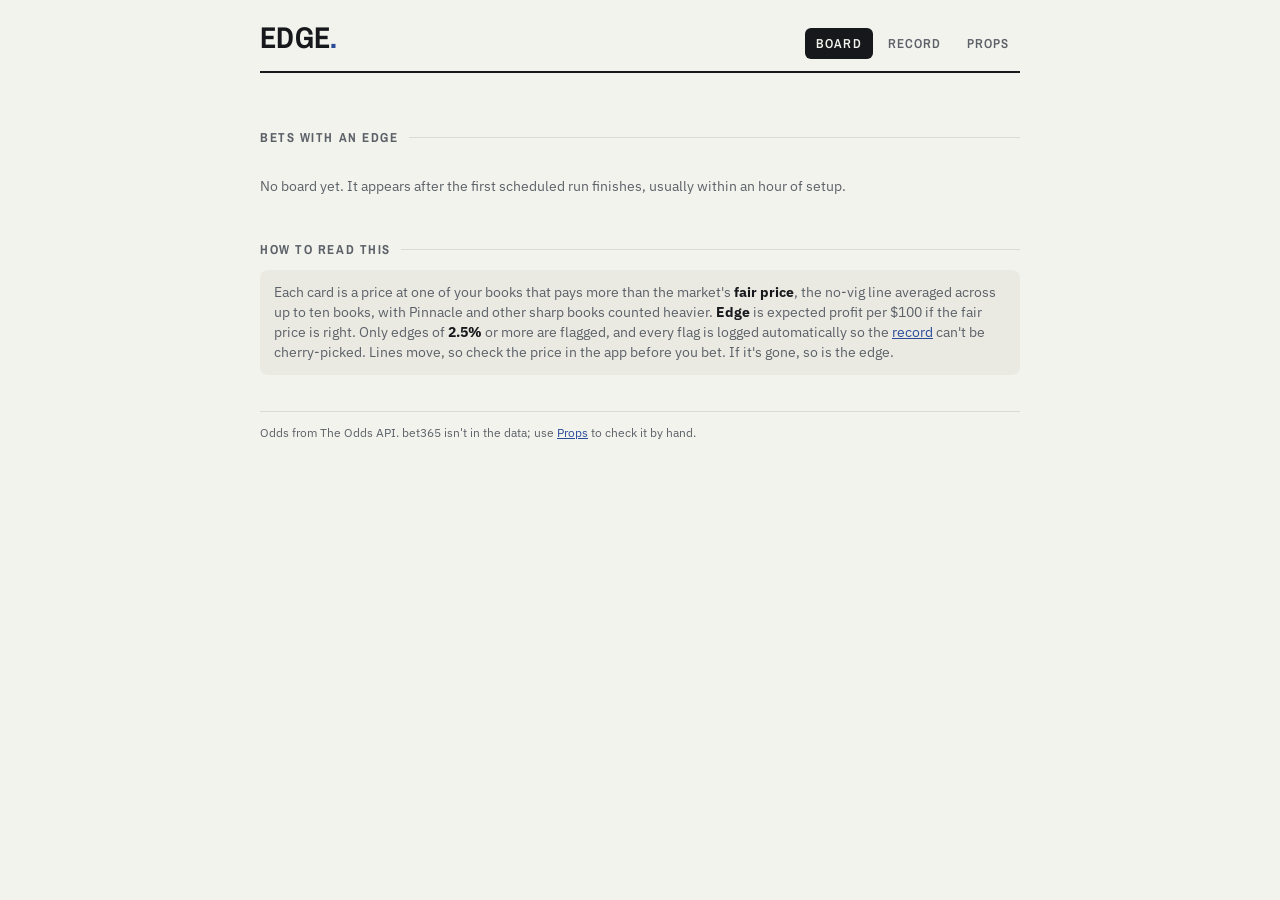
==== docs/index.html @ 8d6f2def "Edge: odds engine, closing-line tracking, phone site Co-Authored-By: Claude Opus 5.5 <noreply@anthro" ====
<!doctype html>
<html lang="en">
<head>
<meta charset="utf-8">
<meta name="viewport" content="width=device-width,initial-scale=1,viewport-fit=cover">
<title>Edge Board</title>
<link rel="preconnect" href="https://fonts.googleapis.com">
<link rel="preconnect" href="https://fonts.gstatic.com" crossorigin>
<link rel="stylesheet" href="https://fonts.googleapis.com/css2?family=Archivo+Narrow:wght@600;700&family=IBM+Plex+Mono:wght@500;600&family=IBM+Plex+Sans:wght@400;600&display=swap">
<link rel="stylesheet" href="style.css">
</head>
<body>
<div class="wrap">
  <header class="top">
    <h1 class="brand">Edge<span>.</span></h1>
    <nav class="tabs">
      <a href="index.html" aria-current="page">Board</a>
      <a href="record.html">Record</a>
      <a href="props.html">Props</a>
    </nav>
  </header>
  <div class="status" id="status">Loading…</div>
  <div id="alerts"></div>

  <div class="chips" id="chips" role="group" aria-label="Sport"></div>
  <h2 class="sec" id="flags-h">Bets with an edge</h2>
  <div id="flags"></div>
  <details class="watch" id="watch-box" hidden>
    <summary id="watch-sum">Close, but under the bar</summary>
    <div class="scroll"><table class="list" id="watch"></table></div>
  </details>

  <h2 class="sec">How to read this</h2>
  <p class="note">Each card is a price at one of your books that pays more than the market's <b>fair price</b>,
  the no-vig line averaged across up to ten books, with Pinnacle and other sharp books counted heavier.
  <b>Edge</b> is expected profit per $100 if the fair price is right. Only edges of <b id="min-ev">2.5%</b> or more
  are flagged, and every flag is logged automatically so the <a href="record.html">record</a> can't be cherry-picked.
  Lines move, so check the price in the app before you bet. If it's gone, so is the edge.</p>
  <footer>Odds from The Odds API. bet365 isn't in the data; use <a href="props.html">Props</a> to check it by hand.</footer>
</div>

<script>
const $ = id => document.getElementById(id);
const fmtOdds = o => (o > 0 ? "+" : "") + o;
const pct = (x, d = 1) => (x * 100).toFixed(d) + "%";
let BOARD = null, CUR = null;

function ago(iso){
  if(!iso) return "never";
  const m = Math.round((Date.now() - new Date(iso)) / 60000);
  if(m < 1) return "just now";
  if(m < 60) return m + " min ago";
  const h = Math.round(m / 60);
  return h < 48 ? h + " hr ago" : Math.round(h / 24) + " days ago";
}
function when(iso){
  return new Date(iso).toLocaleString([], {weekday:"short", hour:"numeric", minute:"2-digit"});
}
function betText(r){
  if(r.market === "totals") return `${r.side} ${r.point}`;
  if(r.market === "h2h") return `${r.side} ML`;
  return `${r.side} ${r.point > 0 ? "+" : ""}${r.point}`;
}
const bookName = k => (BOARD && BOARD.book_names[k]) || k;
const esc = s => String(s).replace(/[&<>"]/g, c => ({"&":"&amp;","<":"&lt;",">":"&gt;",'"':"&quot;"}[c]));

function slip(r){
  const moved = r.logged && (r.logged.price !== r.price || r.logged.book !== r.book || r.logged.point !== r.point);
  const others = (r.others || []).map(([b, p]) =>
    `<span>${esc(bookName(b))} <b>${fmtOdds(p)}</b></span>`).join("");
  return `<article class="slip">
    <div class="game"><span>${esc(r.away)} @ ${esc(r.home)}</span><span>· ${when(r.commence)}</span></div>
    <div class="bet">${esc(betText(r))} <span class="price">${fmtOdds(r.price)}</span></div>
    <div class="edge"><span class="pill ${r.ev >= BOARD.min_ev ? "" : "mid"}">+${pct(r.ev)}</span><small>EDGE</small></div>
    <div class="where">at <b>${esc(bookName(r.book))}</b> · fair ${fmtOdds(r.fair_odds)} (${pct(r.fair_p)})
      · ${r.n_books} books ${r.sharps && r.sharps.length ? '<span class="tag sharp">sharp</span>' : ""}
      ${moved ? `<span class="tag moved">first seen ${fmtOdds(r.logged.price)} ${esc(bookName(r.logged.book))}</span>` : ""}</div>
    ${others ? `<div class="others">${others}</div>` : ""}
  </article>`;
}

function renderSport(key){
  CUR = key;
  document.querySelectorAll("#chips button").forEach(b => b.setAttribute("aria-pressed", b.dataset.k === key));
  const s = BOARD.sports[key];
  const flags = s.flags || [], watch = s.watch || [];
  $("flags-h").textContent = `${s.label} · bets with an edge`;
  if(!s.last_pull){
    $("flags").innerHTML = `<p class="empty">No ${s.label} odds pulled yet. It pulls automatically once ${s.label} games are on the schedule.</p>`;
  } else if(!flags.length){
    $("flags").innerHTML = `<p class="empty">Nothing at ${(BOARD.min_ev*100).toFixed(1)}% or better across ${s.games} upcoming ${s.label} game${s.games===1?"":"s"} right now. No bet is a result too; most days most lines are fair.</p>`;
  } else {
    $("flags").innerHTML = flags.map(slip).join("");
  }
  $("watch-box").hidden = !watch.length;
  $("watch-sum").textContent = `Close, but under the bar (${watch.length})`;
  $("watch").innerHTML = `<tr><th>Bet</th><th>Book</th><th class="r">Price</th><th class="r">Fair</th><th class="r">Edge</th></tr>` +
    watch.map(r => `<tr><td>${esc(betText(r))}<br><small style="color:var(--muted)">${esc(r.away)} @ ${esc(r.home)}</small></td>
      <td>${esc(bookName(r.book))}</td><td class="r num">${fmtOdds(r.price)}</td>
      <td class="r num">${fmtOdds(r.fair_odds)}</td><td class="r num">+${pct(r.ev)}</td></tr>`).join("");
  try{ localStorage.setItem("edge-sport", key); }catch(e){}
}

function render(){
  const c = BOARD.credits || {};
  const rem = c.remaining, used = c.used, total = (rem ?? 0) + (used ?? 0) || 500;
  const pulls = Object.values(BOARD.sports).filter(s => s.last_pull)
    .map(s => `${s.label} odds <b>${ago(s.last_pull)}</b>`).join(" · ");
  $("status").innerHTML = `<span>Updated <b>${ago(BOARD.generated)}</b></span>` +
    (pulls ? `<span>${pulls}</span>` : "") +
    (rem != null ? `<span>Credits <b class="num">${rem}</b>/<span class="num">${total}</span>
      <span class="meter"><i style="width:${Math.max(0, Math.min(100, rem / total * 100))}%"></i></span></span>` : "");
  $("min-ev").textContent = pct(BOARD.min_ev);

  let alerts = "";
  (BOARD.errors || []).forEach(e => alerts += `<div class="alert">${esc(e)}</div>`);
  if(BOARD.check){
    const missing = Object.entries(BOARD.check.books).filter(([, n]) => !n).map(([b]) => bookName(b));
    if(missing.length) alerts += `<div class="alert" style="background:var(--warn-bg);color:var(--warn)">
      Not returned on the first check: ${esc(missing.join(", "))}. Those books aren't in the comparison yet.</div>`;
  }
  $("alerts").innerHTML = alerts;

  const keys = Object.keys(BOARD.sports);
  $("chips").innerHTML = keys.map(k => {
    const s = BOARD.sports[k];
    return `<button type="button" data-k="${k}" aria-pressed="false">${s.label}<small>${s.flags.length}</small></button>`;
  }).join("");
  $("chips").onclick = e => { const b = e.target.closest("button"); if(b) renderSport(b.dataset.k); };
  let saved = null; try{ saved = localStorage.getItem("edge-sport"); }catch(e){}
  const pick = (saved && BOARD.sports[saved]) ? saved
    : keys.find(k => BOARD.sports[k].flags.length) || keys.find(k => BOARD.sports[k].games) || keys[0];
  renderSport(pick);
}

fetch("data/board.json?t=" + Date.now())
  .then(r => { if(!r.ok) throw new Error(r.status); return r.json(); })
  .then(d => { BOARD = d; render(); })
  .catch(() => {
    $("status").textContent = "";
    $("flags").innerHTML = `<p class="empty">No board yet. It appears after the first scheduled run finishes, usually within an hour of setup.</p>`;
  });
</script>
</body>
</html>
---- docs/style.css ----
/* Edge — shared styles. Tokens first; both themes follow the viewer's OS setting. */
:root{
  --bg:#F3F3EE; --surface:#FFFFFF; --sunk:#EAEAE3; --ink:#16181B; --muted:#5C6168;
  --line:#DADBD3; --accent:#2B4C9B; --accent-ink:#FFFFFF;
  --good:#1D7A4B; --good-bg:#E3F2E9; --bad:#B03535; --bad-bg:#F8E6E4;
  --warn:#9A6200; --warn-bg:#F7EDD6;
  --display:"Archivo Narrow","Arial Narrow",system-ui,sans-serif;
  --body:"IBM Plex Sans",system-ui,-apple-system,"Segoe UI",sans-serif;
  --mono:"IBM Plex Mono",ui-monospace,SFMono-Regular,Menlo,monospace;
  color-scheme:light;
}
@media (prefers-color-scheme:dark){
  :root{
    --bg:#0F1113; --surface:#171A1E; --sunk:#1E2226; --ink:#ECEDE9; --muted:#9BA1A8;
    --line:#2A2F34; --accent:#8EA7EE; --accent-ink:#0F1113;
    --good:#56C58C; --good-bg:#15291F; --bad:#F07C7C; --bad-bg:#2E1818;
    --warn:#E3AA48; --warn-bg:#2C2211;
    color-scheme:dark;
  }
}
*{box-sizing:border-box}
html{-webkit-text-size-adjust:100%}
body{margin:0;background:var(--bg);color:var(--ink);font:15px/1.5 var(--body);
     padding:env(safe-area-inset-top,0px) 16px calc(40px + env(safe-area-inset-bottom,0px))}
.wrap{max-width:760px;margin:0 auto}
a{color:var(--accent)}
.num,.mono{font-family:var(--mono);font-variant-numeric:tabular-nums}

header.top{display:flex;align-items:baseline;justify-content:space-between;gap:12px;flex-wrap:wrap;
           padding-block:22px 12px;border-bottom:2px solid var(--ink)}
.brand{font:700 30px/1 var(--display);letter-spacing:.01em;margin:0;text-transform:uppercase}
.brand span{color:var(--accent)}
nav.tabs{display:flex;gap:4px}
nav.tabs a{font:600 13px/1 var(--display);letter-spacing:.08em;text-transform:uppercase;text-decoration:none;
           color:var(--muted);padding:9px 11px;border-radius:6px}
nav.tabs a[aria-current="page"]{background:var(--ink);color:var(--bg)}
nav.tabs a:focus-visible,button:focus-visible,select:focus-visible,input:focus-visible{outline:2px solid var(--accent);outline-offset:2px}

.status{display:flex;flex-wrap:wrap;gap:6px 16px;font-size:12.5px;color:var(--muted);padding-block:10px 4px}
.status b{color:var(--ink);font-weight:600}
.meter{display:inline-block;width:70px;height:6px;background:var(--sunk);border-radius:3px;vertical-align:middle;overflow:hidden}
.meter i{display:block;height:100%;background:var(--accent)}
.alert{background:var(--bad-bg);color:var(--bad);border-radius:8px;padding:10px 12px;font-size:13.5px;margin-top:10px}
.note{background:var(--sunk);border-radius:8px;padding:12px 14px;font-size:13.5px;color:var(--muted)}
.note b{color:var(--ink)}

h2.sec{font:700 13px/1 var(--display);letter-spacing:.12em;text-transform:uppercase;color:var(--muted);
       margin:28px 0 10px;display:flex;align-items:center;gap:10px}
h2.sec::after{content:"";flex:1;border-top:1px solid var(--line)}

.chips{display:flex;gap:6px;flex-wrap:wrap;margin-top:16px}
.chips button{font:600 13px/1 var(--display);letter-spacing:.06em;text-transform:uppercase;cursor:pointer;
              border:1px solid var(--line);background:var(--surface);color:var(--ink);padding:9px 12px;border-radius:999px}
.chips button[aria-pressed="true"]{background:var(--accent);border-color:var(--accent);color:var(--accent-ink)}
.chips button small{font-family:var(--mono);font-weight:500;opacity:.75;margin-left:4px}

/* A flag reads like a bet slip: what to bet on top, why underneath. */
.slip{background:var(--surface);border:1px solid var(--line);border-radius:10px;padding:14px 14px 12px;
      display:grid;grid-template-columns:1fr auto;gap:4px 14px}
.slip + .slip{margin-top:8px}
.slip .game{grid-column:1/-1;font-size:12.5px;color:var(--muted);display:flex;gap:8px;flex-wrap:wrap}
.slip .bet{font:600 19px/1.25 var(--display);letter-spacing:.01em}
.slip .bet .price{font-family:var(--mono);font-weight:600;font-size:17px}
.slip .where{font-size:13px;color:var(--muted)}
.slip .where b{color:var(--ink);font-weight:600}
.slip .edge{grid-row:2/4;grid-column:2;align-self:center;text-align:right}
.pill{display:inline-block;font:600 15px/1 var(--mono);padding:7px 9px;border-radius:7px;background:var(--good-bg);color:var(--good)}
.pill.mid{background:var(--sunk);color:var(--ink)}
.pill.neg{background:var(--bad-bg);color:var(--bad)}
.slip .edge small{display:block;font-size:11px;color:var(--muted);margin-top:5px;letter-spacing:.04em}
.slip .others{grid-column:1/-1;display:flex;flex-wrap:wrap;gap:4px 10px;font:12px/1.4 var(--mono);color:var(--muted);
              border-top:1px dashed var(--line);margin-top:8px;padding-top:8px}
.slip .others span b{font-weight:600;color:var(--ink)}
.tag{font:600 10.5px/1 var(--body);letter-spacing:.06em;text-transform:uppercase;padding:3px 6px;border-radius:4px;
     background:var(--sunk);color:var(--muted)}
.tag.sharp{background:var(--accent);color:var(--accent-ink)}
.tag.moved{background:var(--warn-bg);color:var(--warn)}
.empty{color:var(--muted);font-size:14px;padding:18px 0}

details.watch{margin-top:14px}
details.watch summary{cursor:pointer;font-size:13.5px;color:var(--muted);padding:6px 0}
table.list{width:100%;border-collapse:collapse;font-size:13px}
table.list th{font:600 11px/1 var(--display);letter-spacing:.1em;text-transform:uppercase;color:var(--muted);
              text-align:left;padding:8px 8px;border-bottom:1px solid var(--line);white-space:nowrap}
table.list td{padding:8px;border-bottom:1px solid var(--line);vertical-align:top}
table.list td.r,table.list th.r{text-align:right}
table.list td.num{white-space:nowrap}
table.list tr.grp td{font:600 11px/1 var(--display);letter-spacing:.1em;text-transform:uppercase;color:var(--muted);background:var(--sunk);padding:7px 8px}
.scroll{overflow-x:auto;background:var(--surface);border:1px solid var(--line);border-radius:10px}

/* Record */
.scoreboard{display:grid;grid-template-columns:repeat(auto-fit,minmax(150px,1fr));gap:8px;margin-top:14px}
.stat{background:var(--surface);border:1px solid var(--line);border-radius:10px;padding:12px 14px}
.stat .k{font:600 11px/1 var(--display);letter-spacing:.1em;text-transform:uppercase;color:var(--muted)}
.stat .v{font:600 clamp(20px,6.2vw,26px)/1.15 var(--mono);white-space:nowrap;font-variant-numeric:tabular-nums;margin-top:6px}
.stat .s{font-size:12px;color:var(--muted);margin-top:3px}
.good{color:var(--good)} .bad{color:var(--bad)}
.bar{position:relative;height:28px;background:var(--sunk);border-radius:6px;margin-top:12px;overflow:hidden}
.bar .fill{position:absolute;inset:0 auto 0 0;background:var(--accent);opacity:.85}
.bar .mark{position:absolute;top:0;bottom:0;width:2px;background:var(--ink)}
.bar .lbl{position:absolute;top:50%;transform:translateY(-50%);font:600 11px/1 var(--mono);white-space:nowrap}
.res{font:700 12px/1 var(--mono);padding:4px 6px;border-radius:4px}
.res.W{background:var(--good-bg);color:var(--good)} .res.L{background:var(--bad-bg);color:var(--bad)}
.res.P,.res.V{background:var(--sunk);color:var(--muted)}

/* Props calculator */
.field{display:grid;gap:5px}
.field label{font:600 11px/1 var(--display);letter-spacing:.1em;text-transform:uppercase;color:var(--muted)}
input,select{font:15px/1.2 var(--body);color:var(--ink);background:var(--surface);border:1px solid var(--line);
             border-radius:8px;padding:10px 11px;width:100%;min-width:0}
input.num{font-family:var(--mono)}
.row2{display:grid;grid-template-columns:2fr 1fr;gap:8px}
.books{display:grid;gap:6px;margin-top:10px}
.bookrow{display:grid;grid-template-columns:1.4fr 1fr 1fr 34px;gap:6px;align-items:center}
.bookrow .hd{font:600 11px/1 var(--display);letter-spacing:.1em;text-transform:uppercase;color:var(--muted)}
button.x{border:0;background:transparent;color:var(--muted);font-size:20px;cursor:pointer;padding:6px}
button.btn{font:600 13px/1 var(--display);letter-spacing:.08em;text-transform:uppercase;cursor:pointer;
           border:1px solid var(--line);background:var(--surface);color:var(--ink);padding:11px 14px;border-radius:8px}
button.btn.primary{background:var(--accent);border-color:var(--accent);color:var(--accent-ink)}
.verdict{border-radius:10px;padding:14px;margin-top:16px;font-size:15px;border:1px solid var(--line);background:var(--surface)}
.verdict.go{border-color:var(--good);background:var(--good-bg)}
.verdict b.big{display:block;font:600 20px/1.3 var(--display);margin-bottom:4px}
footer{margin-top:36px;font-size:12px;color:var(--muted);border-top:1px solid var(--line);padding-top:12px}
@media (max-width:420px){ .bookrow{grid-template-columns:1.2fr 1fr 1fr 30px} .brand{font-size:26px} }
@media (prefers-reduced-motion:reduce){*{transition:none!important}}
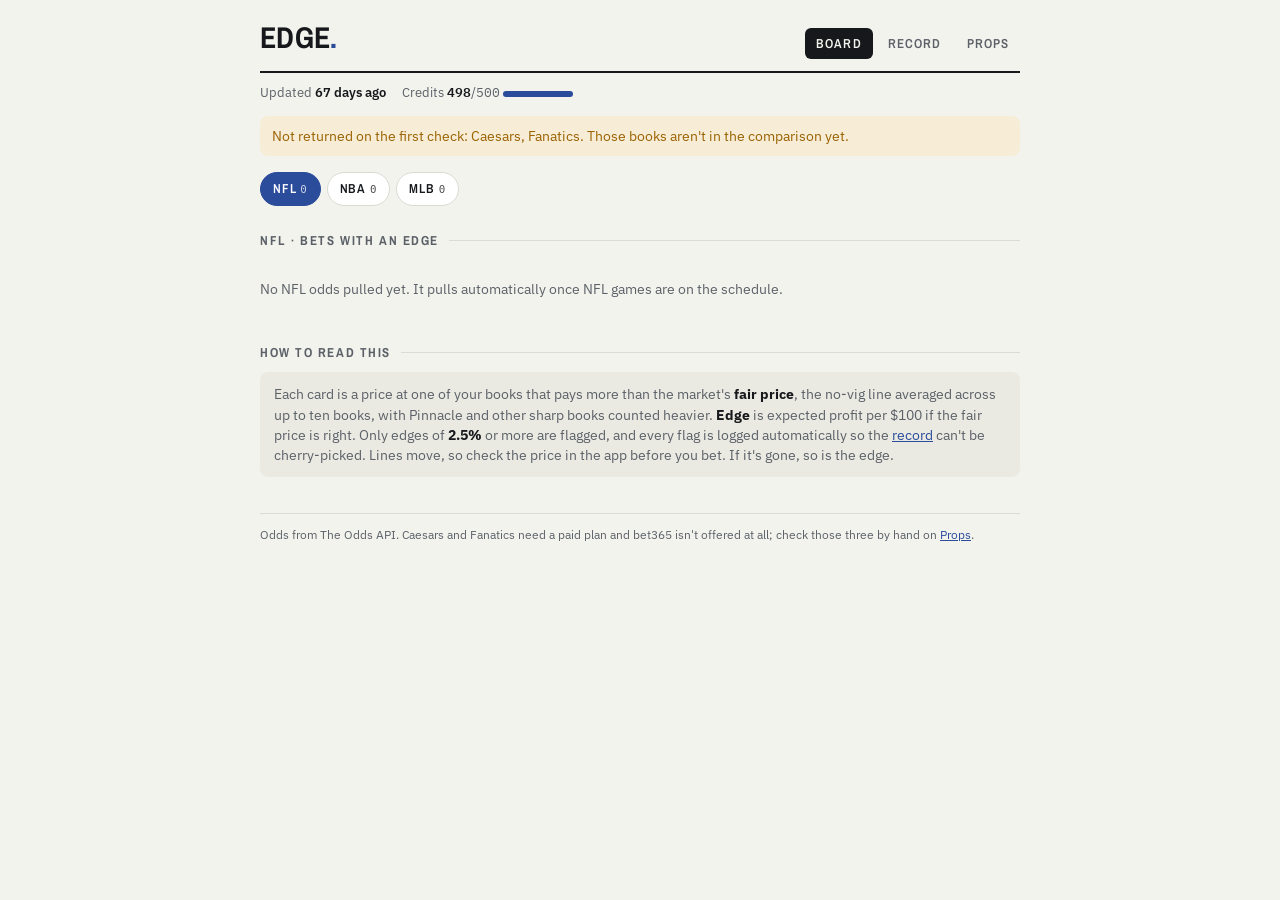
==== commit 582acf41: "Swap paid-only books (Caesars, Fanatics) for free ones that sharpen the fair price Co-Authored-By: C" ====
--- a/docs/index.html
+++ b/docs/index.html
@@ -36,7 +36,8 @@
   <b>Edge</b> is expected profit per $100 if the fair price is right. Only edges of <b id="min-ev">2.5%</b> or more
   are flagged, and every flag is logged automatically so the <a href="record.html">record</a> can't be cherry-picked.
   Lines move, so check the price in the app before you bet. If it's gone, so is the edge.</p>
-  <footer>Odds from The Odds API. bet365 isn't in the data; use <a href="props.html">Props</a> to check it by hand.</footer>
+  <footer>Odds from The Odds API. Caesars and Fanatics need a paid plan and bet365 isn't offered at all;
+  check those three by hand on <a href="props.html">Props</a>.</footer>
 </div>
 
 <script>
@@ -115,7 +116,7 @@
   let alerts = "";
   (BOARD.errors || []).forEach(e => alerts += `<div class="alert">${esc(e)}</div>`);
   if(BOARD.check){
-    const missing = Object.entries(BOARD.check.books).filter(([, n]) => !n).map(([b]) => bookName(b));
+    const missing = Object.entries(BOARD.check.books).filter(([b, n]) => !n && b in BOARD.book_names).map(([b]) => bookName(b));
     if(missing.length) alerts += `<div class="alert" style="background:var(--warn-bg);color:var(--warn)">
       Not returned on the first check: ${esc(missing.join(", "))}. Those books aren't in the comparison yet.</div>`;
   }
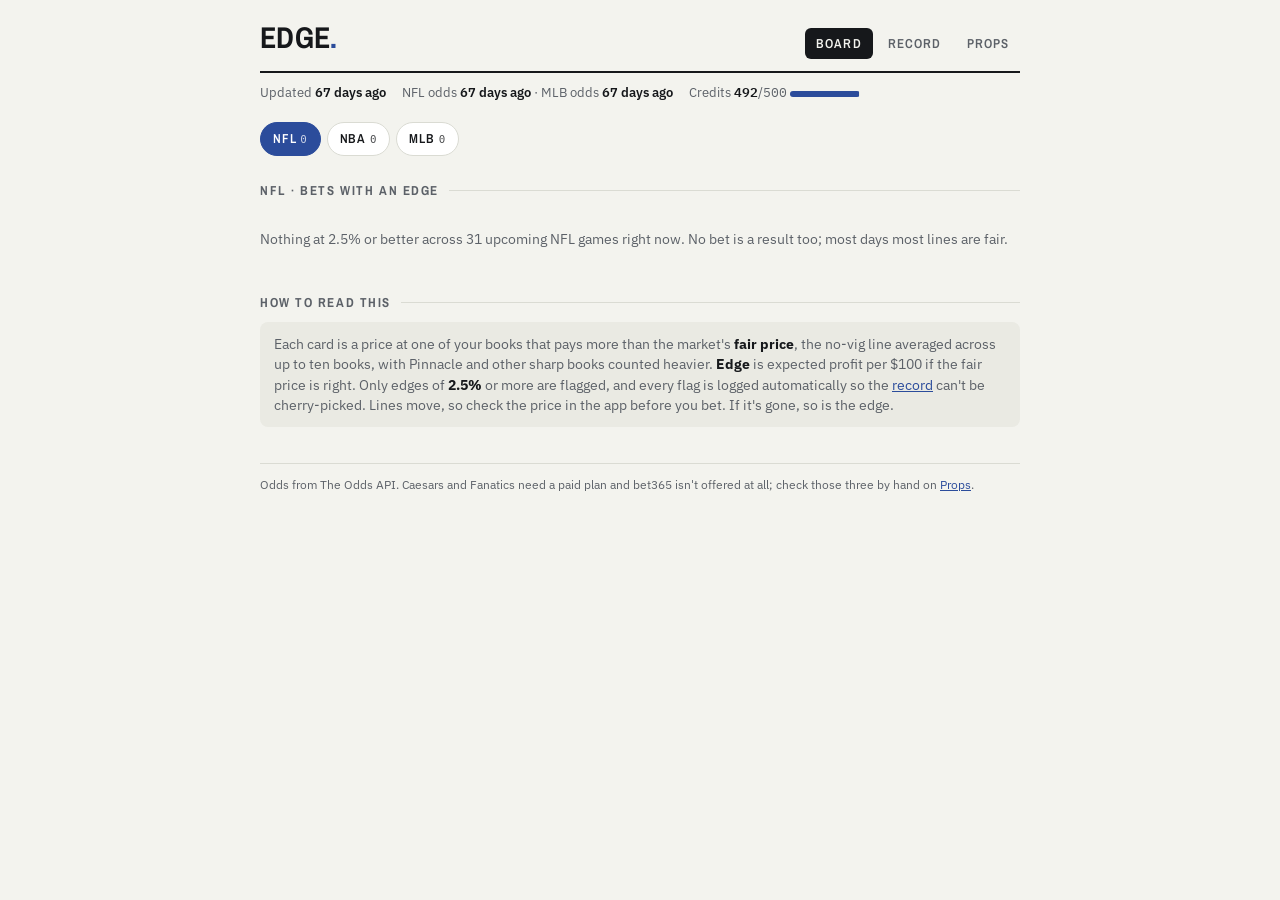
==== commit 60d404ce: "Remove the vig with the power method so longshot moneylines aren't overrated Even-split devig overst" ====
--- a/docs/index.html
+++ b/docs/index.html
@@ -116,7 +116,7 @@
   let alerts = "";
   (BOARD.errors || []).forEach(e => alerts += `<div class="alert">${esc(e)}</div>`);
   if(BOARD.check){
-    const missing = Object.entries(BOARD.check.books).filter(([b, n]) => !n && b in BOARD.book_names).map(([b]) => bookName(b));
+    const missing = Object.entries(BOARD.check.books).filter(([b, n]) => !n && BOARD.my_books.includes(b)).map(([b]) => bookName(b));
     if(missing.length) alerts += `<div class="alert" style="background:var(--warn-bg);color:var(--warn)">
       Not returned on the first check: ${esc(missing.join(", "))}. Those books aren't in the comparison yet.</div>`;
   }
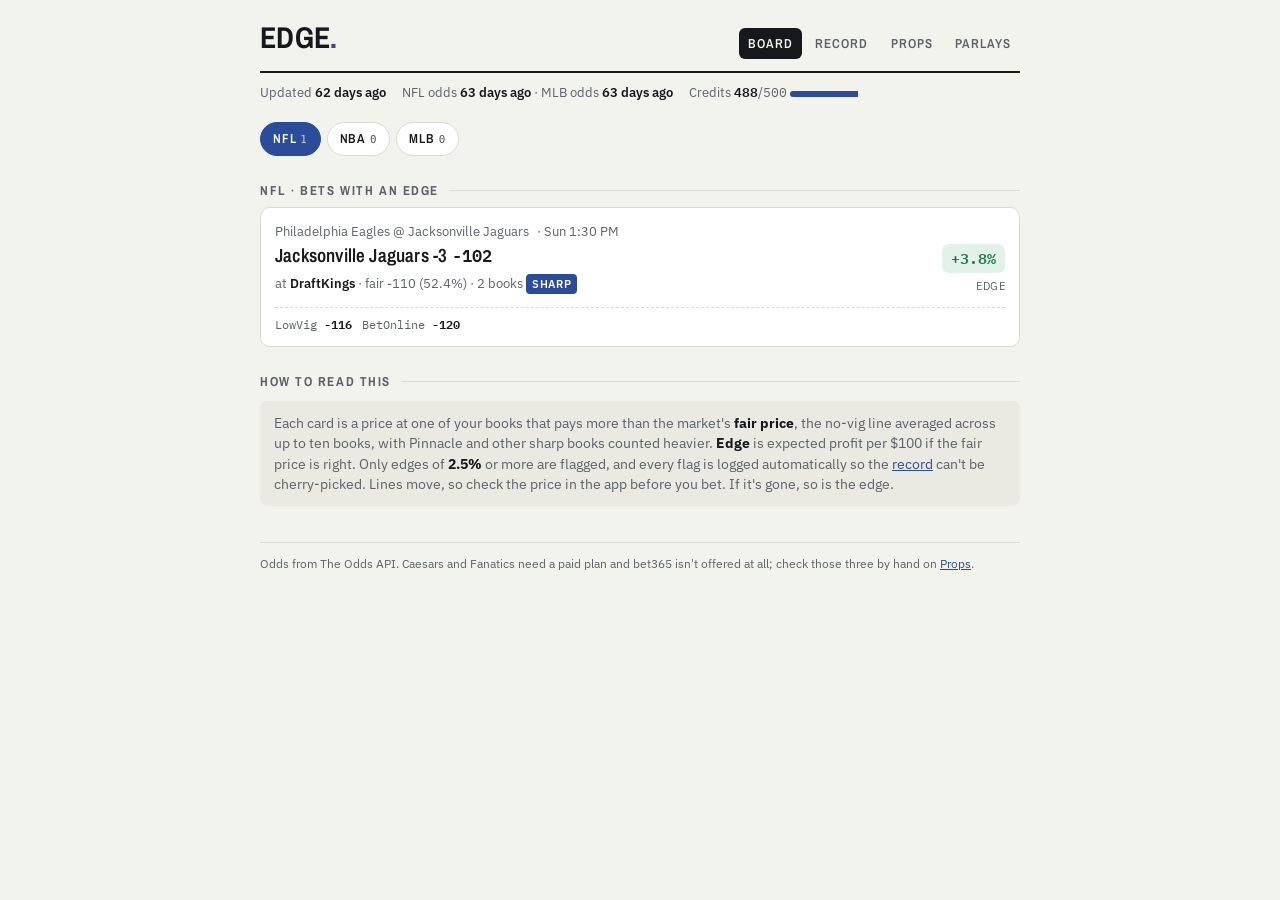
==== commit f9854ab9: "Add parlay builder and NHL Parlays page: paste-in player props plus the Board's game lines, fair pri" ====
--- a/docs/index.html
+++ b/docs/index.html
@@ -17,6 +17,7 @@
       <a href="index.html" aria-current="page">Board</a>
       <a href="record.html">Record</a>
       <a href="props.html">Props</a>
+      <a href="parlay.html">Parlays</a>
     </nav>
   </header>
   <div class="status" id="status">Loading…</div>
--- a/docs/style.css
+++ b/docs/style.css
@@ -32,7 +32,7 @@
 .brand span{color:var(--accent)}
 nav.tabs{display:flex;gap:4px}
 nav.tabs a{font:600 13px/1 var(--display);letter-spacing:.08em;text-transform:uppercase;text-decoration:none;
-           color:var(--muted);padding:9px 11px;border-radius:6px}
+           color:var(--muted);padding:9px 9px;border-radius:6px}
 nav.tabs a[aria-current="page"]{background:var(--ink);color:var(--bg)}
 nav.tabs a:focus-visible,button:focus-visible,select:focus-visible,input:focus-visible{outline:2px solid var(--accent);outline-offset:2px}
 
